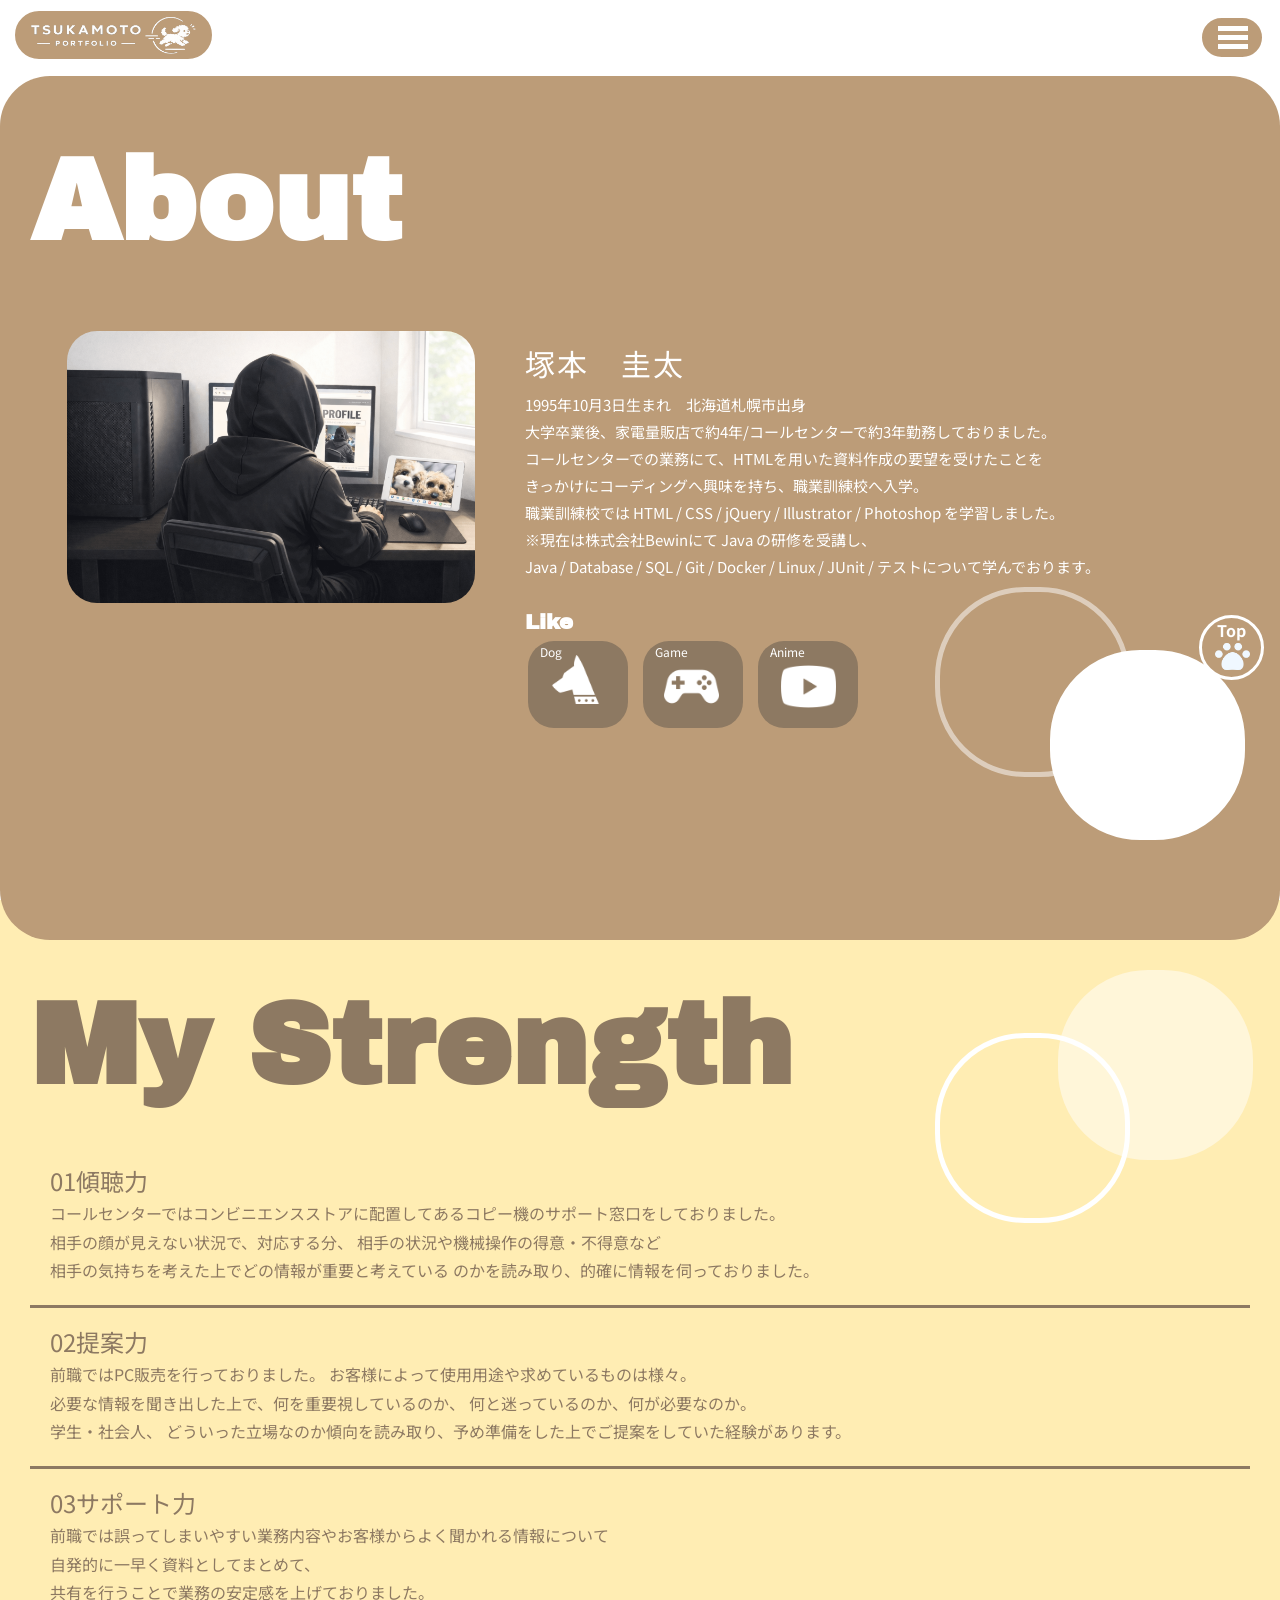
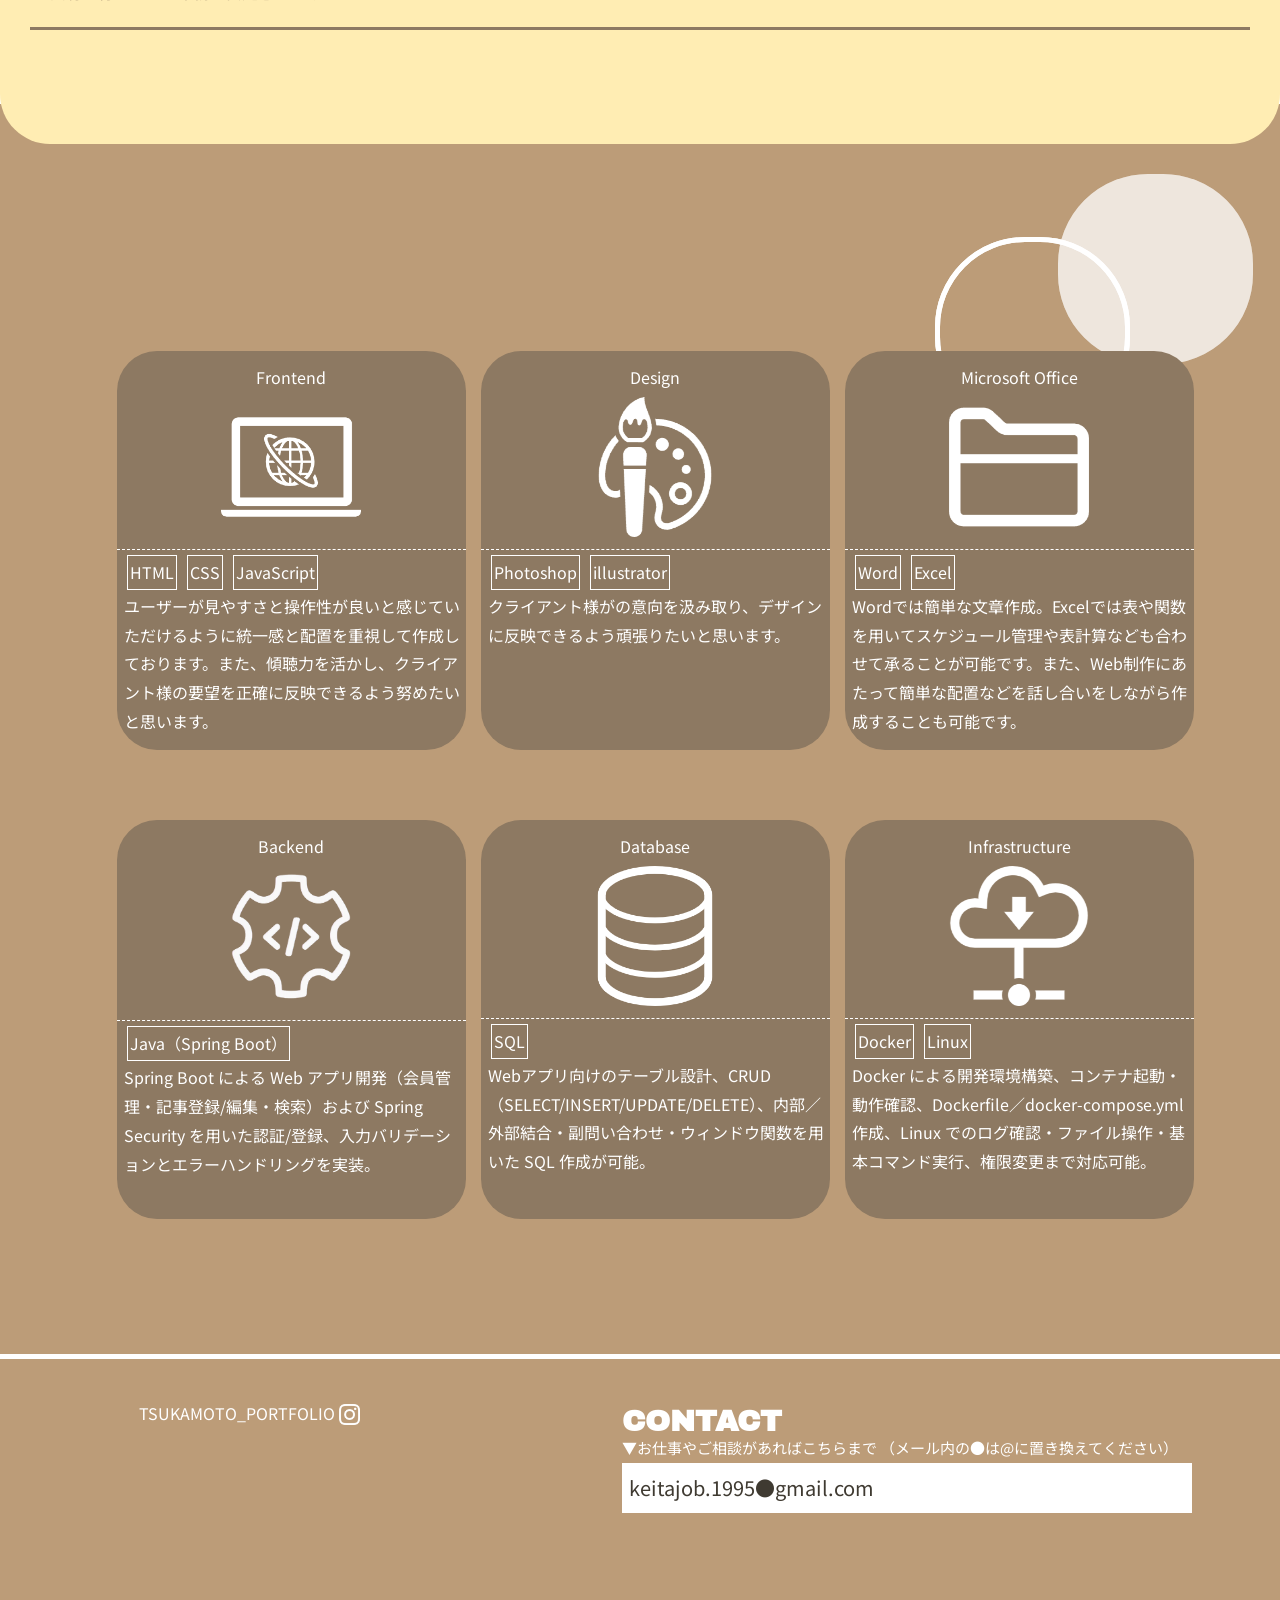
==== job/index.html @ 93ec9e41 "Add files via upload" ====
<!doctype html>
<html lang="ja">
  <head>
    <meta charset="UTF-8" />
    <meta name="viewport" content="width=device-width, initial-scale=1.0" />
    <link rel="preconnect" href="https://fonts.googleapis.com" />
    <link rel="preconnect" href="https://fonts.gstatic.com" crossorigin />
    <link href="https://fonts.googleapis.com/css2?family=Archivo+Black&family=Noto+Sans+JP:wght@100..900&display=swap" rel="stylesheet" />
    <link rel="stylesheet" href="../css/reset.css" />
    <link rel="stylesheet" href="../css/style.css" />
    <script src="../js/script.js" defer></script>
    <title>job</title>
  </head>
  <body>
    <div id="loading">
      <video src="../image/loading_cafe.mp4" class="spinner"></video>
    </div>
    <header>
      <nav>
        <a href="../index.html">
          <div class="header_logo_box">
            <img src="../image/header_dog_logo.png" alt="犬ヘッダーロゴ" class="dog" />
          </div>
        </a>
        <button id="menu-open" class="btn-menu">
          <span class="top_border"></span>
          <span class="middle_border"></span>
          <span class="bottom_border"></span>
        </button>
        <!-- ハンバーガー -->
        <div id="menu-panel">
          <button id="menu-close" class="btn-menu">
          </button>
          <ul class="menu-list">
            <li><a href="../index.html" class="dog_born">Top</a></li>
            <li><a href="../index.html#works" class="dog_born">Works</a></li>
            <li><a href="../job/index.html#about" class="dog_born">About</a></li>
          </ul>
        </div>
      </nav>
    </header>
    <main class="main">
      <div class="container">
        <section class="about_wrapper">
          <div class="about_border" id="top">
            <h2 class="about_title title_fade_in" id="about">About</h2>
          </div>
          <div class="about_position">
            <div class="about_image_area">
              <figure class="profile_image_box">
                <img src="../image/profile_image.png" alt="プロフィール画像" class="profile_image" />
              </figure>
            </div>
            <div class="about_introduction_area">
              <div>
                <h3 class="about_name">塚本　圭太</h3>
                <p class="about_text">
                  1995年10月3日生まれ　北海道札幌市出身<br />大学卒業後、家電量販店で約4年/コールセンターで約3年勤務しておりました。<span class="about_linebreak"><br /></span>コールセンターでの業務にて、HTMLを用いた資料作成の要望を受けたことを<br />きっかけにコーディングへ興味を持ち、職業訓練校へ入学。<br />職業訓練校では HTML / CSS / jQuery / Illustrator / Photoshop を学習しました。<br />※現在は株式会社Bewinにて Java の研修を受講し、<br />Java / Database / SQL / Git / Docker / Linux / JUnit / テストについて学んでおります。
                </p>
              </div>
              <div class="profile_like_title_area">
                <h3 class="profile_like_title">Like</h3>
              </div>
              <div class="about_like_wapper">
                <div class="about_like_box">
                  <div class="about_like_dog_area">
                    <h3 class="about_like_text">Dog</h3>
                    <img src="../image/dog_logo.png" alt="犬ロゴ" class="like_dog_logo" />
                  </div>
                  <div class="about_like_game_area">
                    <h3 class="about_like_text">Game</h3>
                    <img src="../image/game_logo.png" alt="ゲームロゴ" class="like_game_logo" />
                  </div>
                  <div class="about_like_anime_area">
                    <h3 class="about_like_text">Anime</h3>
                    <img src="../image/move_logo.png" alt="アニメロゴ" class="like_anime_logo" />
                  </div>
                </div>
                <div class="center_logo_circle_third"></div>
                <div class="center_logo_circle_force"></div>
              </div>
            </div>
            <a href="./index.html#top" id="btn">
              <div class="top_link">
                <p class="top_link_text">Top</p>
                <img src="../image/top_pawpad_logo.png" alt="肉球ボタン" class="top_link_logo" />
              </div>
            </a>
          </div>
        </section>
        <section class="mystrength_container">
          <h2 class="mystrength_title title_fade_in" id="job">My Strength</h2>
          <div class="mystrength_sub_box">
            <h3 class="mystrength_sub_title">01傾聴力</h3>
            <p class="mystrength_text">コールセンターではコンビニエンスストアに配置してあるコピー機のサポート窓口をしておりました。<br />相手の顔が見えない状況で、対応する分、 相手の状況や機械操作の得意・不得意など<br />相手の気持ちを考えた上でどの情報が重要と考えている のかを読み取り、的確に情報を伺っておりました。</p>
          </div>
          <div class="mystrength_sub_box">
            <h3 class="mystrength_sub_title">02提案力</h3>
            <p class="mystrength_text">前職ではPC販売を行っておりました。 お客様によって使用用途や求めているものは様々。<br />必要な情報を聞き出した上で、何を重要視しているのか、 何と迷っているのか、何が必要なのか。<br />学生・社会人、 どういった立場なのか傾向を読み取り、予め準備をした上でご提案をしていた経験があります。</p>
          </div>
          <div class="mystrength_sub_box">
            <h3 class="mystrength_sub_title">03サポート力</h3>
            <p class="mystrength_text">前職では誤ってしまいやすい業務内容やお客様からよく聞かれる情報について<br />自発的に一早く資料としてまとめて、<br />共有を行うことで業務の安定感を上げておりました。</p>
          </div>
          <div class="mystrength_circle"></div>
          <div class="mystrength_circle_second"></div>
        </section>
        <section class="skill_container">
          <h2 class="skill_title title_fade_in" id="job">Skill</h2>
          <div class="skill_wrapper">
            <div class="skill_box">
              <div class="skill_content">
                <figure class="skill_area">
                  <figcaption class="skill_sub_title">Frontend</figcaption>
                  <img src="../image/pc_logo.png" alt="skill_pc_logo" class="skill_image" width="140px" />
                </figure>
                <div class="skill_text_group">
                  <p class="skill_text">HTML</p>
                  <p class="skill_text">CSS</p>
                  <p class="skill_text">JavaScript</p>
                </div>
                <p class="skill_text_sub">ユーザーが見やすさと操作性が良いと感じていただけるように統一感と配置を重視して作成しております。また、傾聴力を活かし、クライアント様の要望を正確に反映できるよう努めたいと思います。</p>
              </div>
              <div class="skill_content">
                <figure class="skill_area">
                  <figcaption class="skill_sub_title">Design</figcaption>
                  <img src="../image/design_logo.png" class="skill_image" alt="design_logo" width="140px" />
                </figure>
                <div class="skill_text_group">
                  <p class="skill_text">Photoshop</p>
                  <p class="skill_text">illustrator</p>
                </div>
                <p class="skill_text_sub">クライアント様がの意向を汲み取り、デザインに反映できるよう頑張りたいと思います。</p>
              </div>
              <div class="skill_content">
                <figure class="skill_area">
                  <figcaption class="skill_sub_title">Microsoft Office</figcaption>
                  <img src="../image/folder_logo.png" alt="folder_logo" class="skill_image" width="140px" />
                </figure>
                <div class="skill_text_group">
                  <p class="skill_text">Word</p>
                  <p class="skill_text">Excel</p>
                </div>
                <p class="skill_text_sub">Wordでは簡単な文章作成。Excelでは表や関数を用いてスケジュール管理や表計算なども合わせて承ることが可能です。また、Web制作にあたって簡単な配置などを話し合いをしながら作成することも可能です。</p>
              </div>
            </div>
            <div class="skill_circle"></div>
            <div class="skill_circle_second"></div>
          </div>
          <div class="skill_wrapper">
            <div class="skill_box">
              <div class="skill_content">
                <figure class="skill_area">
                  <figcaption class="skill_sub_title">Backend</figcaption>
                  <img src="../image/Backend_logo.png" alt="skill_pc_logo" class="skill_image" width="140px" />
                </figure>
                <div class="skill_text_group">
                  <p class="skill_text">Java（Spring Boot）</p>
                </div>
                <p class="skill_text_sub">Spring Boot による Web アプリ開発（会員管理・記事登録/編集・検索）および Spring Security を用いた認証/登録、入力バリデーションとエラーハンドリングを実装。</p>
              </div>
              <div class="skill_content">
                <figure class="skill_area">
                  <figcaption class="skill_sub_title">Database</figcaption>
                  <img src="../image/Database_logo.png" class="skill_image" alt="design_logo" width="140px" />
                </figure>
                <div class="skill_text_group">
                  <p class="skill_text">SQL</p>
                </div>
                <p class="skill_text_sub">Webアプリ向けのテーブル設計、CRUD（SELECT/INSERT/UPDATE/DELETE）、内部／外部結合・副問い合わせ・ウィンドウ関数を用いた SQL 作成が可能。</p>
              </div>
              <div class="skill_content">
                <figure class="skill_area">
                  <figcaption class="skill_sub_title">Infrastructure</figcaption>
                  <img src="../image/Infrastructure_logo.png" alt="Infrastructure_logo" class="skill_image" width="140px" />
                </figure>
                <div class="skill_text_group">
                  <p class="skill_text">Docker</p>
                  <p class="skill_text">Linux</p>
                </div>
                <p class="skill_text_sub">Docker による開発環境構築、コンテナ起動・動作確認、Dockerfile／docker-compose.yml 作成、Linux でのログ確認・ファイル操作・基本コマンド実行、権限変更まで対応可能。</p>
              </div>
            </div>
            <div class="skill_circle"></div>
            <div class="skill_circle_second"></div>
          </div>
        </section>
      </div>
    </main>
    <footer class="footer">
      <div class="footer_backcolor">
        <div class="footer_color">
          <p>TSUKAMOTO_PORTFOLIO</p>
          <a href="#">
            <div class="footer_sns_position">
              <img src="../image/instagram_white.png" alt="インスタグラムロゴ" class="footer_sns_color" />
            </div>
          </a>
        </div>
        <div class="footer_contact_position">
          <h3 class="footer_contact_title" id="">CONTACT</h3>
          <p class="footer_mail_font">
            ▼お仕事やご相談があればこちらまで <span class="footer_mail_font_linebreak"><br /></span>（メール内の●は@に置き換えてください）
          </p>
          <div class="footer_mail_box">
            <p class="footer_mail_text">keitajob.1995●gmail.com</p>
          </div>
        </div>
      </div>
    </footer>
  </body>
</html>
---- css/style.css ----
@charset "utf-8";

/* 全体 */
* {
  margin: 0;
  list-style: none;
  text-decoration: none;
  font-family: "Noto Sans JP", sans-serif;
}

.container {
  overflow: hidden;
}

.wrapper {
  height: 800px;
}

/* メニュー */
.border_back_box {
  width: 70px;
  height: 40px;
  background-color: #bc9c78;
  border: #bc9c78;
  border-radius: 50px;
  position: relative;
  top: 70px;
  left: 5px;
  display: flex;
  flex-flow: column;
  justify-content: space-around;
}

.center_logo {
  height: 660px;
  width: 900px;
  align-items: center;
  margin: 0 auto;
}

.center_logo_circle {
  width: 195px;
  height: 190px;
  border-radius: 90px;
  background-color: white;
  position: absolute;
  opacity: 0.5;
  top: 70px;
  left: 27px;
  border: 5px solid white;
}
.center_logo_circle_second {
  width: 195px;
  height: 190px;
  border-radius: 90px;
  position: absolute;
  left: 150px;
  top: 133px;
  border: 5px solid white;
}
.center_logo_circle_third {
  width: 195px;
  height: 190px;
  border-radius: 90px;
  position: absolute;
  right: 35px;
  bottom: 100px;
  background-color: white;
  border: 5px solid white;
}

.center_logo_circle_force {
  width: 195px;
  height: 190px;
  border-radius: 90px;
  position: absolute;
  right: 150px;
  bottom: 163px;
  opacity: 0.5;
  border: 5px solid white;
}

.dog_center_logo {
  position: absolute;
  width: 900px;
  top: 108px;
}

.dog_center_logo_box {
  width: 900px;
  height: 600px;
  align-items: center;
  margin: 0 auto;
}

.hero_container {
  width: 100%;
  height: 788px;
  position: relative;
  background-color: #bc9c78;
  border-radius: 50px;
  margin-top: 70px;
  z-index: 3;
}

.header_logo_box {
  background-color: #bc9c78;
  width: 201px;
  height: 52px;
  border-radius: 50px;
  border: 2px solid white;
  position: absolute;
  top: 9px;
  left: 13px;
}

.dog {
  width: 183px;
  object-fit: cover;
  position: absolute;
  top: 0px;
  left: 8px;
}

/* スライドメニュー */
.btn-menu {
  position: fixed;
  right: 1rem;
  top: 1rem;
  z-index: 4;
  padding: 0.5rem 1rem;
  transition: 0.4s;
  border: 2px solid white;
  border-radius: 50px;
  background-color: #b7a27d;
  width: 64px;
  height: 43px;
}

.top_border {
content:"";
position:absolute;
top:8px;
  border-top: 5px solid white;
  width: 30px;
  transition: 0.4s;
}

.top_border.open {
  transform: translateY(13px)rotate(45deg);
  transition: 0.4s;
  top:4px;
}

.middle_border{
content:"";
position:absolute;
top:17px;
  border-top: 5px solid white;
  width: 30px;
  transition: 0.4s;
}

.middle_border.open {
opacity: 0;
}

.bottom_border{
content:"";
position:absolute;
top:26px;
  border-top: 5px solid white;
  width: 30px;
  transition: 0.4s;
}

.bottom_border.open {
  transform: translateY(-13px)rotate(-45deg);
  transition: 0.4s;
  top:30px;
}


.btn-menu svg {
  fill: white;
  margin-top: 0.25rem;
  height: 2rem;
  width: 2rem;
}

#menu-close svg {
  fill: white;
}

#menu-panel {
  position: fixed;
  top: 0;
  right: 0;
  z-index: 9999;
  padding: 8rem 8rem 2rem;
  width: max(23vw, 25rem);
  height: 100vh;
  background-color: #bc9c78;
  box-shadow: 0 0 2rem var(--brown);
  font-family: var(--oswald-font);
  translate: 103vw;
  border-left: 4px solid white;
  color: white;
}

#menu-panel.open {
  translate: 0;
    opacity: 1;
}

#menu-panel.open li {
    opacity: 1;
}


.menu-list {
  list-style: none;
}
.menu-list li {
  margin: 1.5rem 0;
  opacity: 0;
}
.menu-list a {
  color: var(--light-green);
  text-decoration: none;
  font-size: 2rem;
}

.humburger_menu {
  height: 52px;
  position: absolute;
  top: -5px;
  left: -8px;
}

#menu-open {
  border: 2px solid white;
  border-radius: 50px;
  background-color: #bc9c78;
  width: 64px;
  height: 43px;
  z-index: 10000;
}

.cross_menu {
  height: 52px;
  position: absolute;
  top: -5px;
  left: -8px;
}

.menu_logo {
  position: relative;
  top: -106px;
  left: -90px;
  width: 61px;
}

.mask {
  height: 100%;
  background-color: #ffffff;
  opacity: 0.6;
}

/* ローディング画面 */
#loading {
  transition: all 3s;
  background-color: #ddd;
  position: fixed;
  z-index: 9999;
  inset: 0;
  display: grid;
  place-items: center;
}
.spinner {
  width: 1536px;
  height: 100%;
}

/* ローディング完了したらローディング画面を隠す */
.loaded {
  opacity: 0;
  visibility: hidden;
}

/* ホバー */
.dog_born:hover::before {
  position: absolute;
  content: "";
  top: 3px;
  left: -39px;
  background-image: url(../image/dog_born_logo.png);
  background-size: contain;
  background-repeat: no-repeat;
  width: 32px;
  height: 43px;
  display: inline-block;
}

.dog_born:hover {
  opacity: 0.5;
}

.dog_born{
  position: relative;
}


/* ここまで */

/* タイトル浮き上がらせる設定（transitionは元のクラス名に付ける） */
.title_fade_in {
  opacity: 0;
  visibility: hidden;
  transition: 0.7s;
}

.title_fade_in.show {
  opacity: 1;
  visibility: visible;
}
/* タイトル浮き上がらせる設定　ここまで */

/* footer */
footer{
  display: block;
}

.footer_mail_font {
  color: white;
  font-size: 15px;
  padding-bottom: 7px;
}

.footer_mail_box {
  background-color: white;
  width: 570px;
  height: 50px;
  display: flex;
  align-items: center;
}

.footer_mail_text {
  color: #3f3a31;
  font-size: 20px;
  padding-left: 7px;
}

.footer_sns_position {
  position: relative;
  top: -18px;
  left: 200px;
}

.footer_contact_title {
  font-size: 30px;
  font-weight: bold;
  color: white;
  font-family: "Archivo Black", sans-serif;
}

.footer_color {
  height: 300px;
  color: white;
  padding-left: 50px;
}

.footer_backcolor {
  background-color: #bc9c78;
  display: flex;
  border-top: 5px solid white;
  justify-content: center;
  gap: 287px;
  padding-top: 45px;
}

.footer_sns_color {
  width: 21px;
}

.footer_mail_font_linebreak {
  display: none;
}

.top_link {
  border: 3px solid white;
  background-color: #bc9c78;
  border-radius: 100%;
  width: 65px;
  height: 65px;
  position: fixed;
  right: 16px;
  /* top: 547px; */
  top: 615px;
  opacity: 1;
  z-index: 9999;
}

.top_link_text {
  color: white;
  text-align: center;
  font-weight: bold;
  padding-top: 3px;
}

.top_link_logo {
  position: absolute;
  left: 13px;
  width: 35px;
}

#btn {
  opacity: 1;
  visibility: visible;
  transition: 0.4s;
}

#btn.active {
  opacity: 0;
  visibility: hidden;
}

/* works */

.works_title {
  width: 100%;
  font-size: 115px;
  font-weight: bold;
  color: #8d7962;
  padding-top: 55px;
  padding-left: 30px;
  padding-bottom: 10px;
  font-family: "Archivo Black", sans-serif;
}

.works_box {
  height: 100%;
  position: relative;
  margin-top: -48px;
}

.works_content {
  display: flex;
  justify-content: center;
  gap: 54px;
  padding: 50px 30px 0;
  text-align: center;
  margin: 0 auto;
}

.works_items {
  height: 350px;
  width: 254px;
  margin: 0 auto;
}

.works_image_backgroundcolor {
  background-color: white;
  height: 253px;
  border-radius: 37px;
}

.works_wrapper {
  height: 1300px;
  background-color: #ffedb3;
  border-radius: 0 0 50px 50px;
  position: relative;
  z-index: 1;
}

.works_logo_image {
  width: 171px;
  margin-top: 22px;
  object-fit: cover;
  padding-bottom: 50px;
}

.works_logo_image:hover {
  opacity: 0.5;
  /* border: 2px solid #15151557; */
}

.works_bc_image {
  width: 171px;
  margin-top: 68px;
  object-fit: cover;
  border: 1px solid black;
}

.works_thumbnail_image {
  width: 171px;
  margin-top: 42px;
  object-fit: cover;
  border: 1px solid black;
}

.works_thumbnail_image:hover {
  opacity: 0.5;
}

.works_bc_image:hover {
  opacity: 0.5;
}

.works_cafesite_image {
  width: 171px;
  margin-top: 22px;
  object-fit: cover;
}

.works_cafesite_image:hover {
  opacity: 0.5;
}

.works_preparation_image {
  width: 171px;
  height: 100px;
  margin-top: 22px;
  object-fit: cover;
  border: 1px solid black;
}

.works_text {
  display: block;
  font-size: 20px;
  color: #8d7962;
  padding-top: 5px;
  font-weight: bold;
}

.works_text_position {
  width: 100%;
  height: 84px;
}

.works_circle {
  width: 195px;
  height: 190px;
  border-radius: 90px;
  background-color: white;
  position: absolute;
  opacity: 0.5;
  top: 70px;
  right: 27px;
  border: 5px solid white;
}
.works_circle_second {
  width: 195px;
  height: 190px;
  border-radius: 90px;
  position: absolute;
  right: 150px;
  top: 133px;
  border: 5px solid white;
  z-index: -1;
}
.works_circle_third {
  width: 195px;
  height: 190px;
  border-radius: 90px;
  position: absolute;
  left: 35px;
  bottom: 100px;
  background-color: white;
  border: 5px solid white;
}

.works_circle_force {
  width: 195px;
  height: 190px;
  border-radius: 90px;
  position: absolute;
  left: 150px;
  bottom: 163px;
  opacity: 0.5;
  border: 5px solid white;
}

/* Profile */

.profile_background {
  height: 840px;
  position: relative;
  background-color: #bc9c78;
  margin-top: -48px;
  /* z-index: -1; */
}

.profile_title {
  max-width: 1500px;
  width: 100%;
  font-size: 115px;
  font-weight: bold;
  color: white;
  padding-top: 55px;
  padding-left: 30px;
  padding-bottom: 30px;
  font-family: "Archivo Black", sans-serif;
}

.profile_border {
  position: relative;
}

.profile_title::after {
  content: "";
  width: 490px;
  height: 2px;
  position: absolute;
  top: 190px;
  left: 30px;
}

.profile_name {
  font-size: 30px;
  letter-spacing: 2px;
  padding-left: 30px;
  padding-bottom: 10px;
  color: white;
}

.profile_text {
  font-size: 15px;
  line-height: 1.8;
  padding-left: 30px;
  color: white;
  width: 698px;
}

.profile_image {
  position: relative;
  top: 15px;
  left: 30px;
  height: 272px;
  border-radius: 30px;
  z-index: 1;
}

.profile_position {
  display: flex;
  justify-content: center;
  gap: 50px;
  align-items: center;
}

.profile_pawpad_move {
  position: absolute;
  left: 300px;
  top: 65px;
  width: 100%;
  height: 400px;
}

.profile_pawpad_move::after {
  content: "";
  position: absolute;
  left: 210px;
  top: 2px;
  width: 160px;
  height: 90px;
}

.profile_like_title {
  padding-left: 30px;
  padding-top: 30px;
  padding-bottom: 7px;
  font-size: 21px;
  font-weight: bold;
  color: white;
  font-family: "Archivo Black", sans-serif;
}

.profile__circle {
  width: 195px;
  height: 190px;
  border-radius: 90px;
  background-color: white;
  position: absolute;
  opacity: 0.5;
  top: 70px;
  right: 27px;
  border: 5px solid white;
}
.profile__circle_second {
  width: 195px;
  height: 190px;
  border-radius: 90px;
  position: absolute;
  right: 150px;
  top: 133px;
  border: 5px solid white;
}
.profile__circle_third {
  width: 195px;
  height: 190px;
  border-radius: 90px;
  position: absolute;
  left: 35px;
  bottom: 60px;
  background-color: white;
  border: 5px solid white;
}

.profile__circle_force {
  width: 195px;
  height: 190px;
  border-radius: 90px;
  position: absolute;
  left: 150px;
  bottom: 123px;
  opacity: 0.5;
  border: 5px solid white;
}

.about_wrapper {
  height: 864px;
  margin-top: 76px;
  background-color: #bc9c78;
  border-radius: 50px;
  z-index: 3;
  position: relative;
}

.about_like_wapper {
  display: flex;
}

.about_like_box {
  display: flex;
  gap: 15px;
  width: 500px;
  height: 136px;
  border-radius: 50%;
  margin-left: 33px;
  position: absolute;
}

.profile_link {
  color: white;
}

.profile_link:hover {
  opacity: 0.5;
}

.profile_link_position {
  width: 100%;
  text-align: end;
  max-width: 1272px;
  /* padding-left: 38px; */
  position: relative;
  /* margin-top: -48px; */
  padding-top: 10px;
  padding-right: 52px;
}

.profile_link::after {
  content: "";
  border-bottom: 2px solid white;
  border-right: 2px solid white;
  width: 7px;
  height: 7px;
  position: absolute;
  transform: rotate(-45deg);
  top: 17px;
  right: 42px;
}

/* About */

.about_background {
  height: 800px;
  position: relative;
}

.about_border {
  position: relative;
}

.about_title {
  max-width: 1500px;
  width: 100%;
  height: 190px;
  font-size: 115px;
  font-weight: bold;
  margin-bottom: 12px;
  color: white;
  padding-top: 60px;
  padding-left: 30px;
  font-family: "Archivo Black", sans-serif;
}

.about_name {
  font-size: 30px;
  padding-left: 30px;
  padding-bottom: 10px;
  color: white;
  letter-spacing: 2px;
  padding-top: 68px;
}

.about_text {
  font-size: 15px;
  line-height: 1.8;
  padding-left: 30px;
  color: white;
  width: 698px;
}

.about_position {
  display: flex;
  justify-content: center;
  gap: 50px;
  align-items: center;
}

.profile_image_box {
  width: 100%;
  height: 287px;
}

.about_like_dog_area,
.about_like_game_area,
.about_like_anime_area {
  position: relative;
  width: 100px;
  height: 87px;
  background: #8d7962;
  border-radius: 26px;
}

.about_like_text {
  padding-left: 12px;
  padding-top: 4px;
  font-size: 12px;
  color: white;
}

.like_dog_logo {
  position: absolute;
  right: 28px;
  width: 49px;
  top: 14px;
}

.like_game_logo {
  position: absolute;
  right: 24px;
  width: 55px;
  top: 18px;
}

.like_anime_logo {
  position: absolute;
  right: 22px;
  width: 55px;
  top: 18px;
}

/* My Strength */

.mystrength_container {
  background-color: #ffedb3;
  width: 100%;
  height: 844px;
  position: relative;
  margin-top: -40px;
  z-index: 2;
  border-radius: 0 0 50px 50px;
}

.mystrength_title {
  width: 1500px;
  font-size: 115px;
  font-weight: bold;
  color: #8d7962;
  padding-top: 80px;
  padding-left: 30px;
  padding-bottom: 35px;
  font-family: "Archivo Black", sans-serif;
}

.mystrength_sub_title {
  color: #8d7962;
  font-size: 24px;
  padding-bottom: 4px;
}

.mystrength_text {
  color: #8d7962;
  line-height: 1.8;
}

.mystrength_sub_box {
  padding: 20px;
  border-bottom: 3px solid #8d7962;
  margin: 0 30px;
  position: relative;
}

.mystrength_listen_logo {
  position: absolute;
  right: 255px;
  top: 20px;
  opacity: 0.3;
}

.mystrength_telephone_logo {
  position: absolute;
  right: 255px;
  top: 20px;
  opacity: 0.3;
}

.mystrength_explanation_logo {
  position: absolute;
  right: 255px;
  top: 20px;
  opacity: 0.3;
}

.mystrength_circle {
  width: 195px;
  height: 190px;
  border-radius: 90px;
  background-color: white;
  position: absolute;
  opacity: 0.5;
  top: 70px;
  right: 27px;
  border: 5px solid white;
}
.mystrength_circle_second {
  width: 195px;
  height: 190px;
  border-radius: 90px;
  position: absolute;
  right: 150px;
  top: 133px;
  border: 5px solid white;
}

/* skill */
.skill_container {
  display: block;
  width: 100%;
  height: 1250px;
  background-color: #bc9c78;
  position: relative;
  margin-top: -40px;
}

.skill_wrapper {
  padding-left: 30px;
  display: flex;
  justify-content: center;
  padding-top: 35px;
  padding-bottom: 35px;
}

.skill_box {
  display: flex;
  gap: 15px;
}

.skill_content {
  background-color: #8d7962;
  width: 349px;
  height: 399px;
  position: relative;
  border-radius: 40px;
  line-height: 1.8;
  z-index: 1;
}

.skill_area {
  text-align: center;
  border-bottom: 1px dashed white;
  padding: 12px;
}

.skill_title {
  width: 1500px;
  font-size: 115px;
  font-weight: bold;
  color: white;
  padding-top: 80px;
  padding-left: 30px;
  font-family: "Archivo Black", sans-serif;
}

.skill_sub_title {
  color: white;
}

.skill_image {
  padding-top: 5px;
}

.skill_text_group {
  display: flex;
  padding-top: 5px;
}

.skill_text_sub {
  margin-left: 7px;
  color: white;
  padding-top: 2px;
}

.skill_text {
  border: 1px solid white;
  text-align: center;
  color: white;
  margin-left: 10px;
  padding: 2px;
}

.skill_circle {
  width: 195px;
  height: 190px;
  border-radius: 90px;
  background-color: white;
  position: absolute;
  opacity: 0.5;
  top: 70px;
  right: 27px;
  border: 5px solid white;
}
.skill_circle_second {
  width: 195px;
  height: 190px;
  border-radius: 90px;
  position: absolute;
  right: 150px;
  top: 133px;
  border: 5px solid white;
}

.mystrength_circle {
  width: 195px;
  height: 190px;
  border-radius: 90px;
  background-color: white;
  position: absolute;
  opacity: 0.5;
  top: 70px;
  right: 27px;
  border: 5px solid white;
}
.mystrength_circle_second {
  width: 195px;
  height: 190px;
  border-radius: 90px;
  position: absolute;
  right: 150px;
  top: 133px;
  border: 5px solid white;
}

/* ここまで */

@media screen and (max-width: 575px) {

  main{
    display: flex;
    justify-content: center;
  }

  footer{
    display: flex;
    justify-content: center;
  }

  .center_logo {
    height: 360px;
    width: 100%;
  }

  .center_logo_circle {
    border: none;
    background: none;
  }
  .center_logo_circle_second {
    border: none;
  }
  .center_logo_circle_third {
    border: none;
    background: none;
  }

  .center_logo_circle_force {
    border: none;
  }

  .dog_center_logo_box {
    width: 390px;
  }

  .center_white_square {
    border: 4px solid white;
    width: 150px;
    height: 150px;
    position: relative;
    top: 100px;
    left: 80px;
  }

  .dog_center_logo {
    max-width: 390px;
    width: 100%;
  }

  .hero_container {
    height: 844px;
    padding-top: 300px;
  }

  .dog_center_logo_backcolor {
    height: 360px;
    width: 100%;
  }

  .wrapper {
    height: 1115px;
  }

  .profile_wrapper {
    height: 800px;
  }

  .profile_title {
    font-size: 50px;
    padding-top: 110px;
    padding-left: 15px;
  }

  .profile_pawpad_move::after {
    top: -19px;
    left: -71px;
    animation-duration: 5s;
  }
  .top_link {
    right: 0;
    top: 686px;
  }

  .about_image_area {
    margin: 0 auto;
  }

  .about_name {
    font-size: 25px;
    padding-left: 0;
    width: 339px;
  }

  .about_title {
    font-size: 50px;
    padding-left: 15px;
    max-width: 390px;
    height: 136px;
  }

  .about_text {
    font-size: 13px;
    width: 339px;
    padding-left: 0;
  }

  .about_position {
    flex-direction: column;
    align-items: flex-start;
    gap: 0px;
  }

  .about_background {
    width: 390px;
  }

  .about_like_dog_area,
  .about_like_game_area,
  .about_like_anime_area {
    width: 71px;
    height: 59px;
  }

  .about_introduction_area {
    margin: 0 auto;
  }

  .profile_like_title_area {
    left: 144px;
  }

  .profile_like_title {
    padding-left: 0;
    border-top: 1px solid;
    margin-top: 15px;
    padding-top: 12px;
  }
  .about_like_box {
    width: 323px;
    height: 95px;
    margin-left: 0;
    justify-content: center;
  }

  .about_linebreak br {
    display: none;
  }

  .like_dog_logo {
    width: 27px;
    right: 24px;
    top: 22px;
  }

  .like_game_logo {
    width: 34px;
    top: 20px;
    left: 18px;
  }

  .like_anime_logo {
    width: 29px;
    top: 21px;
  }

  .container {
    width: 390px;
  }

  .profile_title::after {
    width: 223px;
    top: 133px;
  }

  .profile_position {
    flex-direction: column;
    align-items: start;
    gap: 30px;
  }

  .profile_text_box {
    margin: 0 auto;
  }

  .profile_name {
    padding-left: 0;
    width: 324px;
    font-size: 18px;
  }

  .profile_text {
    font-size: 13px;
    width: 339px;
    padding-bottom: 15px;
    padding-left: 0;
  }

  .profile_link {
    font-size: 13px;
  }

  .profile_image {
    height: 180px;
    top: 0;
    left: 0;
  }

  .profile_image_area {
    margin: 0 auto;
  }

  .profile_link_position {
    text-align: start;
    padding-left: 234px;
    padding-top: 48px;
  }

  .profile_link::after {
    margin-top: 49px;
    left: 328px;
  }

  .profile_image_box {
    height: 205px;
    width: 100%;
  }

  .header_logo_text {
    font-size: 14px;
  }
  .gloval_nav_lists {
    font-size: 13px;
  }
  .gloval_nav_wrapper {
    padding-left: 10px;
    padding-right: 10px;
    max-width: 390px;
    width: 100%;
  }

  /* .works_image_backgroundcolor {
    height: 185px;
  } */

  .works_image {
    width: 182px;
  }

  .works_items {
    height: 100%;
    /* width: 190px; */
    margin: 0 auto;
  }

  /* .works_logo_image{
    padding-bottom: 0;
    margin-top: 0
  } */

  .works_text_position {
    height: 55px;
  }

  .works_content {
    flex-direction: column;
    /* padding: 0; */
    justify-content: start;
  }

  .works_wrapper {
    height: 2600px;
  }

  .works_title {
    font-size: 50px;
    padding-top: 70px;
    padding-left: 15px;
    padding-bottom: 30px;
  }

  .works_box {
    width: 390px;
    height: 1020px;
  }

  .works_preparation_image {
    height: 120px;
  }

  .works_circle {
    background: none;
    border: none;
  }

  .works_circle_second {
    border: none;
  }

  .works_circle_third {
    background: none;
    border: none;
  }

  .works_circle_force {
    border: none;
  }

  .profile_background {
    width: 390px;
  }

  .dog_color_white {
    font-size: 32px;
    line-height: 120px;
  }
  .anime_color_white {
    font-size: 32px;
    line-height: 197px;
    top: 9px;
  }
  .game_fontsize {
    font-size: 32px;
    left: 232px;
    top: 0;
  }
  .dog_triangle {
    height: 148px;
    width: 100%;
    max-width: 993px;
  }
  .anime_triangle {
    height: 148px;
    width: 100%;
    max-width: 993px;
  }

  .dog_logo {
    right: 187px;
    bottom: 67px;
    width: 53px;
  }

  .anime_logo {
    width: 53px;
    top: 83px;
    left: 155px;
  }

  .game_logo {
    width: 53px;
    left: 327px;
  }
  .game_text_position {
    bottom: 175px;
  }

  /* my strength */
  .mystrength_container {
    height: 875px;
  }

  .mystrength_title {
    font-size: 50px;
    padding-left: 15px;
    max-width: 390px;
    width: 100%;
    padding-top: 60px;
  }

  .mystrength_text {
    font-size: 13px;
  }

  .mystrength_sub_box {
    width: 330px;
  }

  .mystrength_circle {
    border: none;
    background: none;
  }

  .mystrength_circle_second {
    border: none;
  }

  /* skill */
  .skill_container {
    height: 1436px;
  }

  .skill_wrapper {
    padding-left: 0;
    justify-content: center;
  }

  .skill_box {
    flex-direction: column;
  }

  .skill_title {
    font-size: 50px;
    padding-left: 15px;
    max-width: 390px;
    width: 100%;
  }

  .skill_circle {
    border: none;
    background: none;
  }

  .skill_circle_second {
    border: none;
  }

  /* footer */
  .contact_title {
    padding-top: 80px;
    font-size: 50px;
  }

  .footer_contact_title {
    padding-top: 10px;
    padding-bottom: 4px;
  }

  .footer_mail_font {
    font-size: 14px;
    padding-bottom: 20px;
  }

  .footer_mail_box {
    width: 254px;
    height: 42px;
  }

  .fotter_mail_text {
    font-size: 15px;
  }

  .footer_sns_position {
    left: 7px;
    top: 0;
  }

  .footer_sns_color {
    width: 18px;
  }

  .footer_color {
    height: 65px;
    max-width: 390px;
    width: 100%;
    display: flex;
    justify-content: center;
    padding: 0;
    margin-top: 0;
    font-size: 13px;
  }
  .footer_backcolor {
    width: 100%;
    max-width: 390px;
    display: flex;
    flex-direction: column-reverse;
    gap: 66px;
    padding-top: 0;
  }

  .footer_contact_position {
    margin: 0 auto;
  }

  .footer_mail_font_linebreak {
    display: inline;
  }

  #menu-panel {
    position: fixed;
    top: 0;
    right: 0;
    z-index: 10000;
    padding: 8rem 8rem 2rem;
    width: max(23vw, 25rem);
    height: 100vh;
    box-shadow: 0 0 2rem var(--brown);
    font-family: var(--oswald-font);
    translate: 103vw;
    border-left: 4px solid white;
  }
}
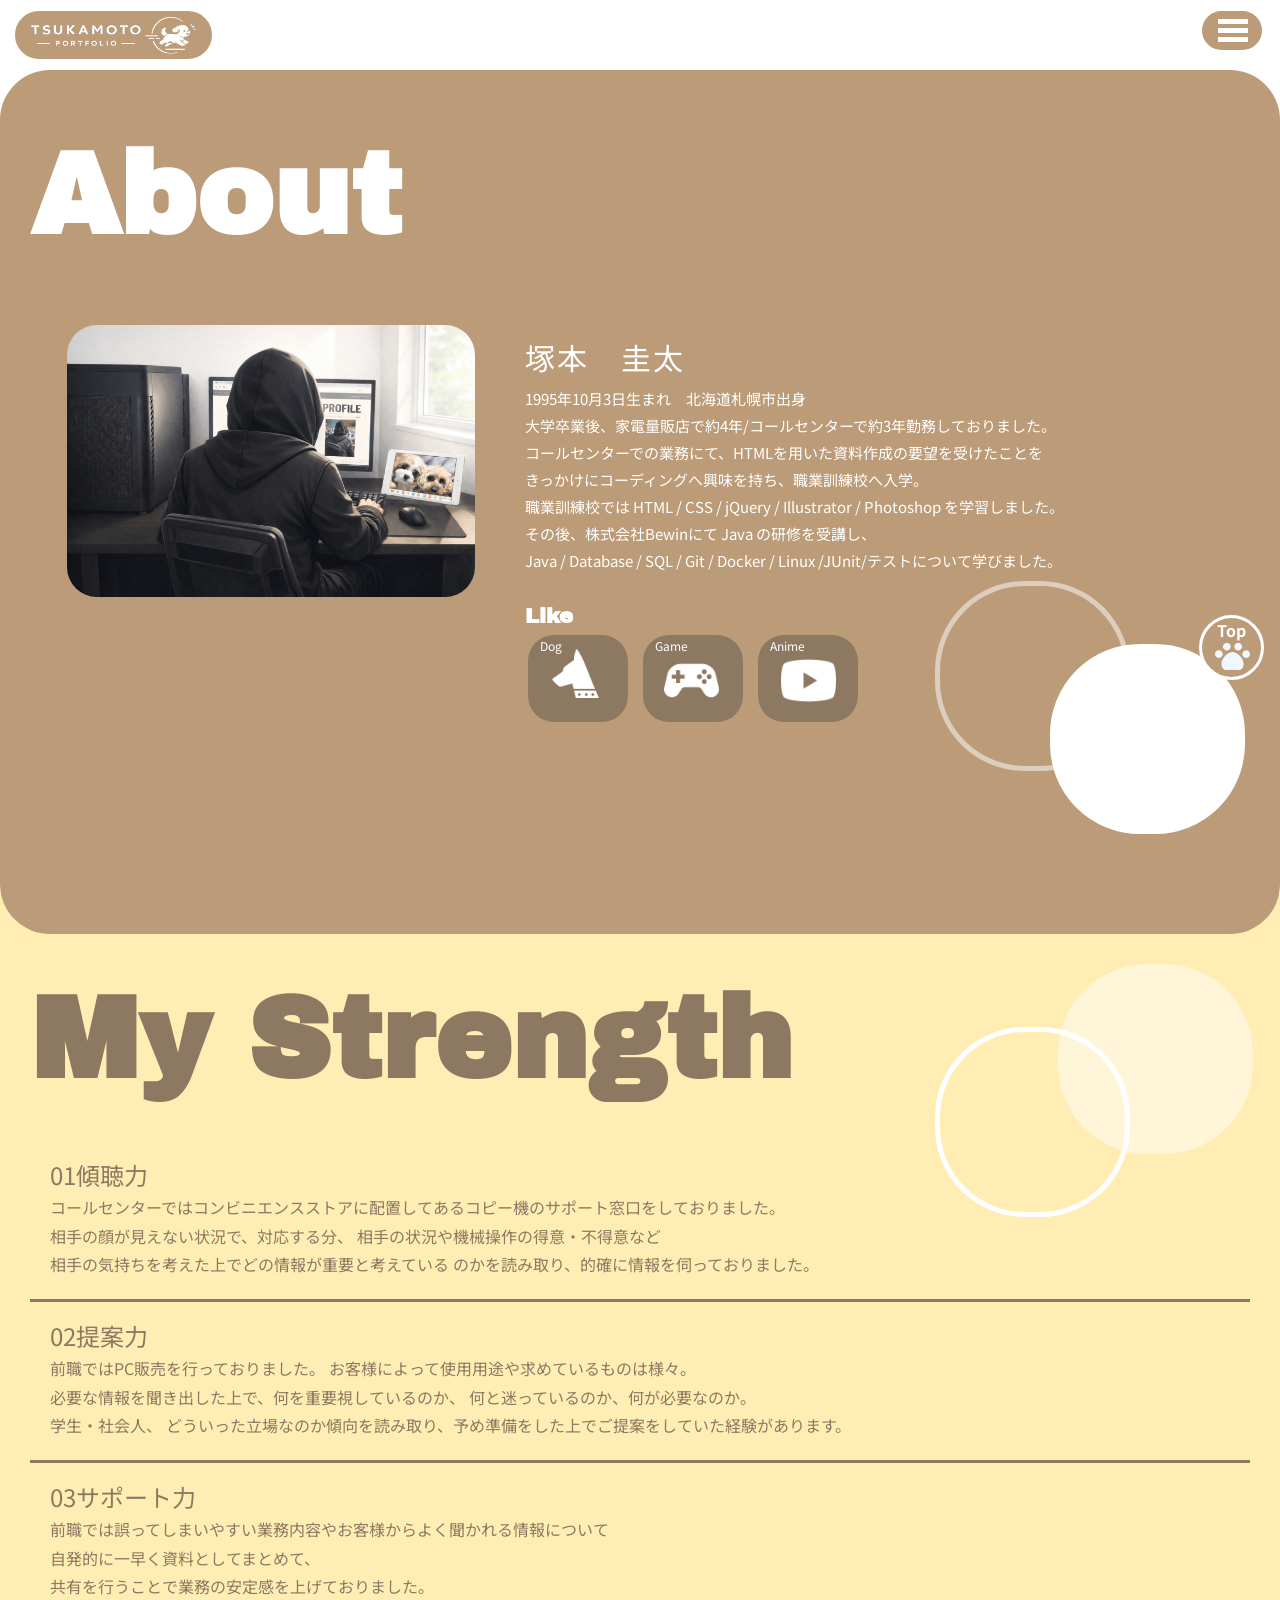
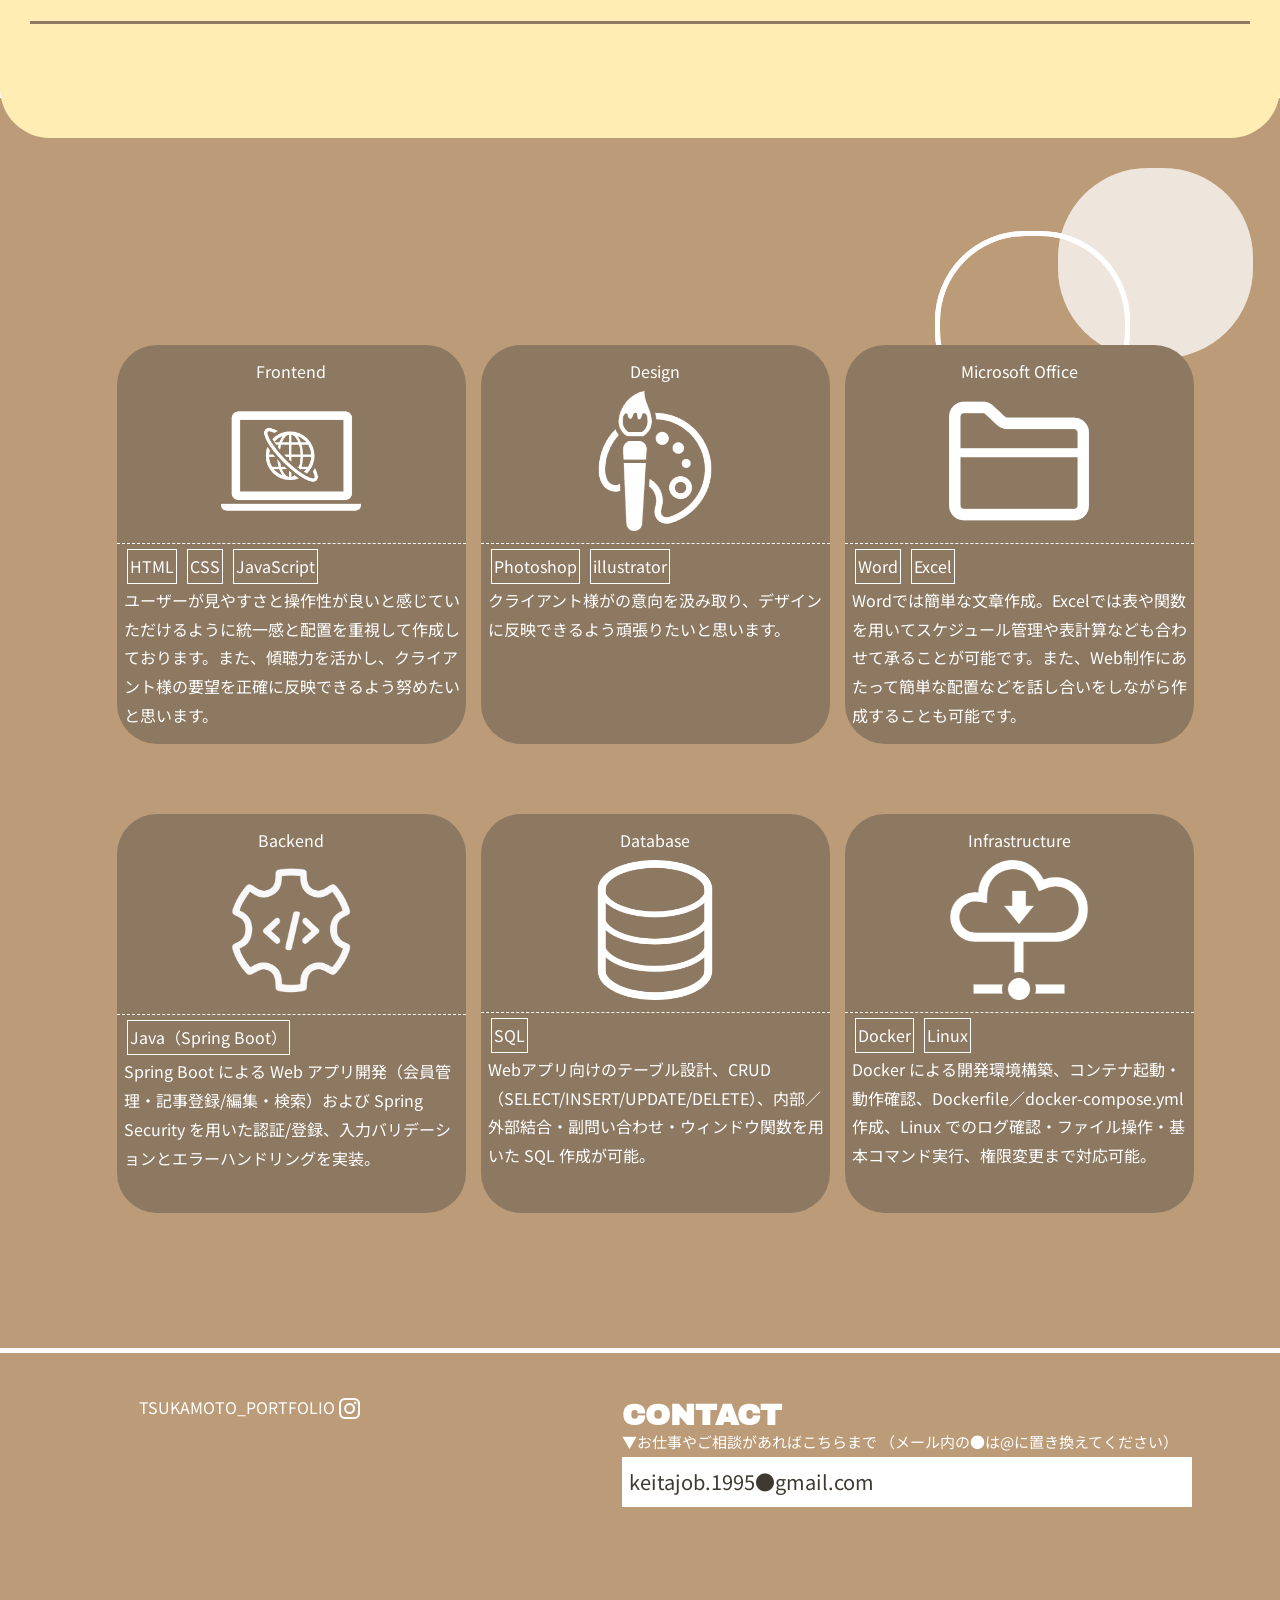
==== commit 920bab58: "Add files via upload" ====
--- a/job/index.html
+++ b/job/index.html
@@ -12,9 +12,9 @@
     <title>job</title>
   </head>
   <body>
-    <div id="loading">
-      <video src="../image/loading_cafe.mp4" class="spinner"></video>
-    </div>
+    <!-- <div id="loading">
+      <video src="..//image/loading_cafe.mp4" class="spinner"></video>
+    </div> -->
     <header>
       <nav>
         <a href="../index.html">
@@ -55,7 +55,7 @@
               <div>
                 <h3 class="about_name">塚本　圭太</h3>
                 <p class="about_text">
-                  1995年10月3日生まれ　北海道札幌市出身<br />大学卒業後、家電量販店で約4年/コールセンターで約3年勤務しておりました。<span class="about_linebreak"><br /></span>コールセンターでの業務にて、HTMLを用いた資料作成の要望を受けたことを<br />きっかけにコーディングへ興味を持ち、職業訓練校へ入学。<br />職業訓練校では HTML / CSS / jQuery / Illustrator / Photoshop を学習しました。<br />※現在は株式会社Bewinにて Java の研修を受講し、<br />Java / Database / SQL / Git / Docker / Linux / JUnit / テストについて学んでおります。
+                  1995年10月3日生まれ　北海道札幌市出身<br />大学卒業後、家電量販店で約4年/コールセンターで約3年勤務しておりました。<span class="about_linebreak"><br /></span>コールセンターでの業務にて、HTMLを用いた資料作成の要望を受けたことを<br />きっかけにコーディングへ興味を持ち、職業訓練校へ入学。<br />職業訓練校では HTML / CSS / jQuery / Illustrator / Photoshop を学習しました。<br />その後、株式会社Bewinにて Java の研修を受講し、<br />Java / Database / SQL / Git / Docker / Linux /JUnit/テストについて学びました。
                 </p>
               </div>
               <div class="profile_like_title_area">
--- a/css/style.css
+++ b/css/style.css
@@ -126,7 +126,7 @@
 .btn-menu {
   position: fixed;
   right: 1rem;
-  top: 1rem;
+  top: 9px;
   z-index: 4;
   padding: 0.5rem 1rem;
   transition: 0.4s;
@@ -466,7 +466,8 @@
 }
 
 .works_wrapper {
-  height: 1300px;
+  /* height: 1300px; */
+  height: 840px;
   background-color: #ffedb3;
   border-radius: 0 0 50px 50px;
   position: relative;
@@ -719,7 +720,7 @@
 
 .about_wrapper {
   height: 864px;
-  margin-top: 76px;
+  margin-top: 70px;
   background-color: #bc9c78;
   border-radius: 50px;
   z-index: 3;
@@ -1070,11 +1071,13 @@
   main{
     display: flex;
     justify-content: center;
+     width: 100%;
+     max-width: 440px;
   }
 
   footer{
-    display: flex;
-    justify-content: center;
+    display: block;
+    width: 440px;
   }
 
   .center_logo {
@@ -1099,7 +1102,17 @@
   }
 
   .dog_center_logo_box {
-    width: 390px;
+    width: 100%;
+    max-width: 390px;
+  }
+
+  .btn-menu {
+    /* right: 5.4rem; */
+    right: 5px;
+  }
+
+  .header_logo_box {
+    left: 3px;
   }
 
   .center_white_square {
@@ -1117,7 +1130,9 @@
   }
 
   .hero_container {
-    height: 844px;
+   height: 683px;
+    max-width: 390px;
+    width: 100%;
     padding-top: 300px;
   }
 
@@ -1146,7 +1161,7 @@
     animation-duration: 5s;
   }
   .top_link {
-    right: 0;
+    right: 59px;
     top: 686px;
   }
 
@@ -1285,7 +1300,7 @@
   }
 
   .profile_link::after {
-    margin-top: 49px;
+    margin-top: 38px;
     left: 328px;
   }
 
@@ -1337,7 +1352,7 @@
   }
 
   .works_wrapper {
-    height: 2600px;
+    height: 1800px;
   }
 
   .works_title {
@@ -1455,7 +1470,7 @@
 
   /* skill */
   .skill_container {
-    height: 1436px;
+    height: 2810px;
   }
 
   .skill_wrapper {
@@ -1534,6 +1549,7 @@
     flex-direction: column-reverse;
     gap: 66px;
     padding-top: 0;
+    margin: 0 auto;
   }
 
   .footer_contact_position {
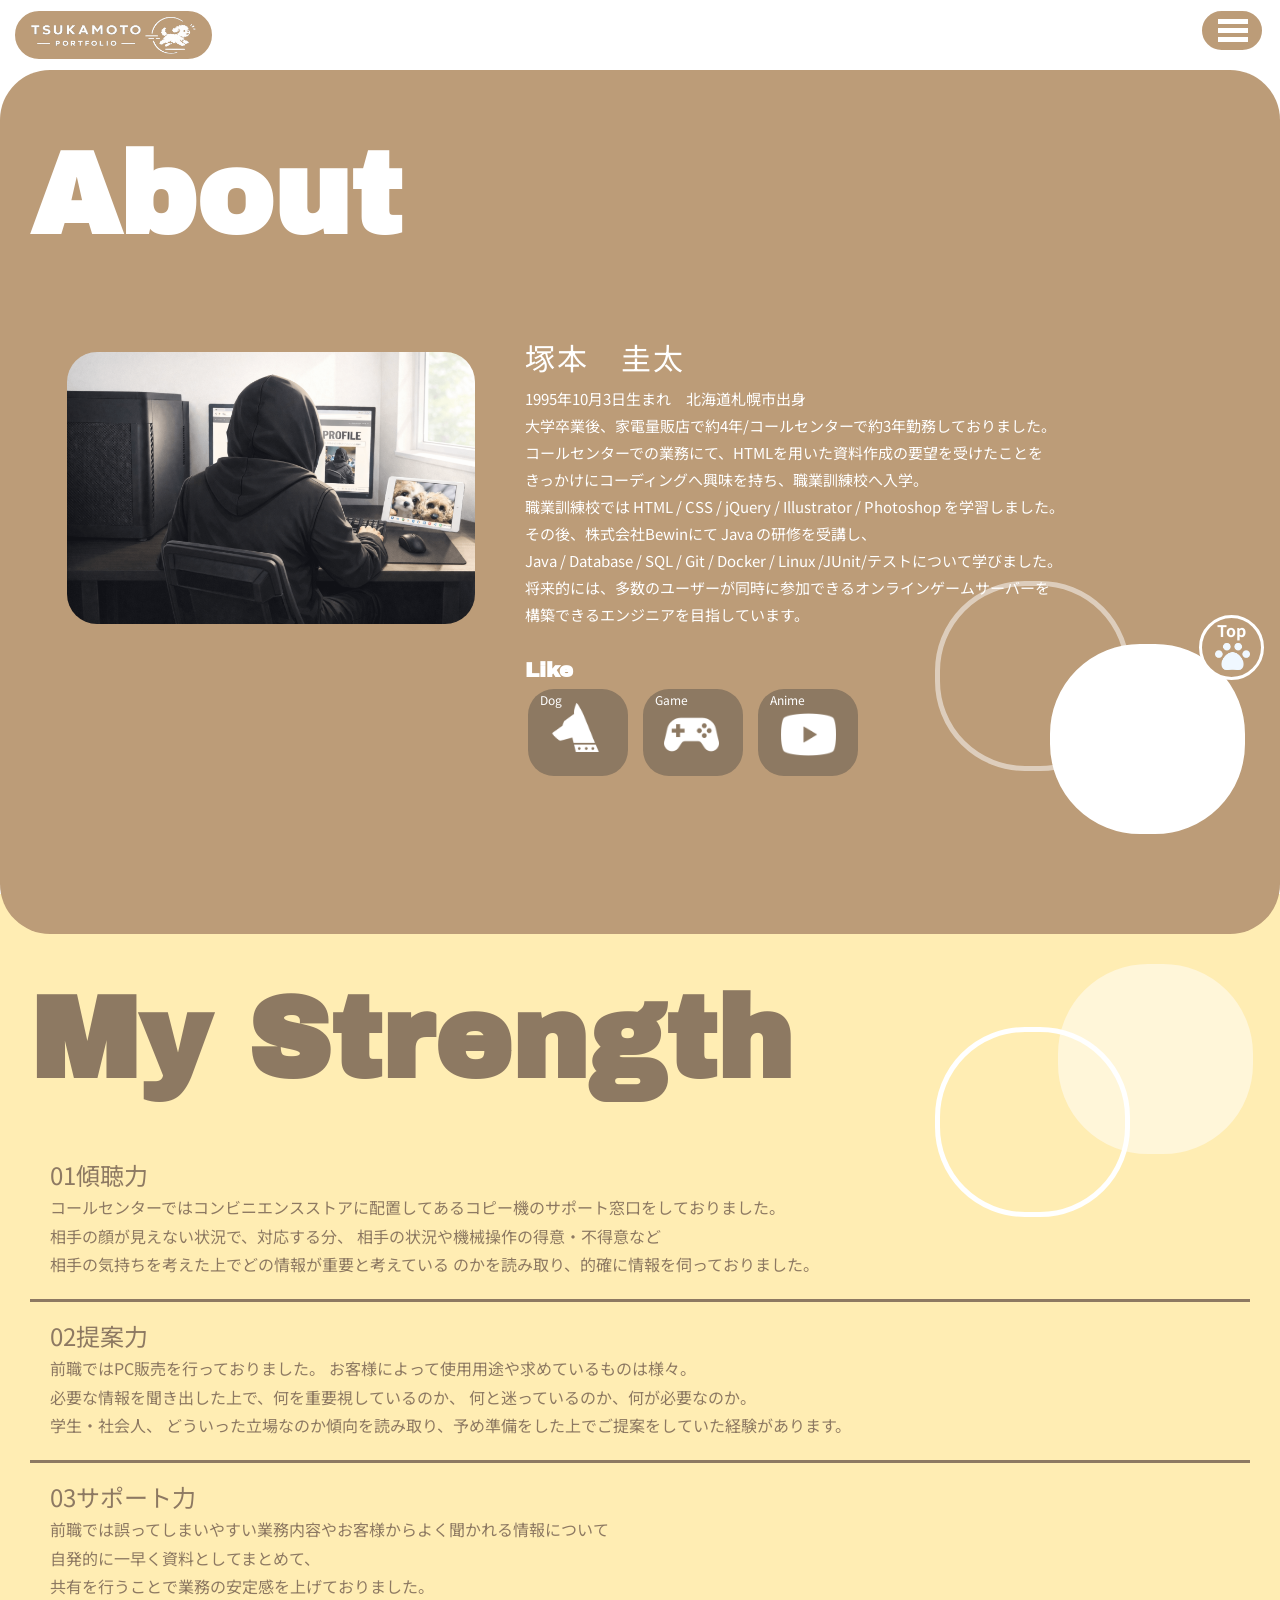
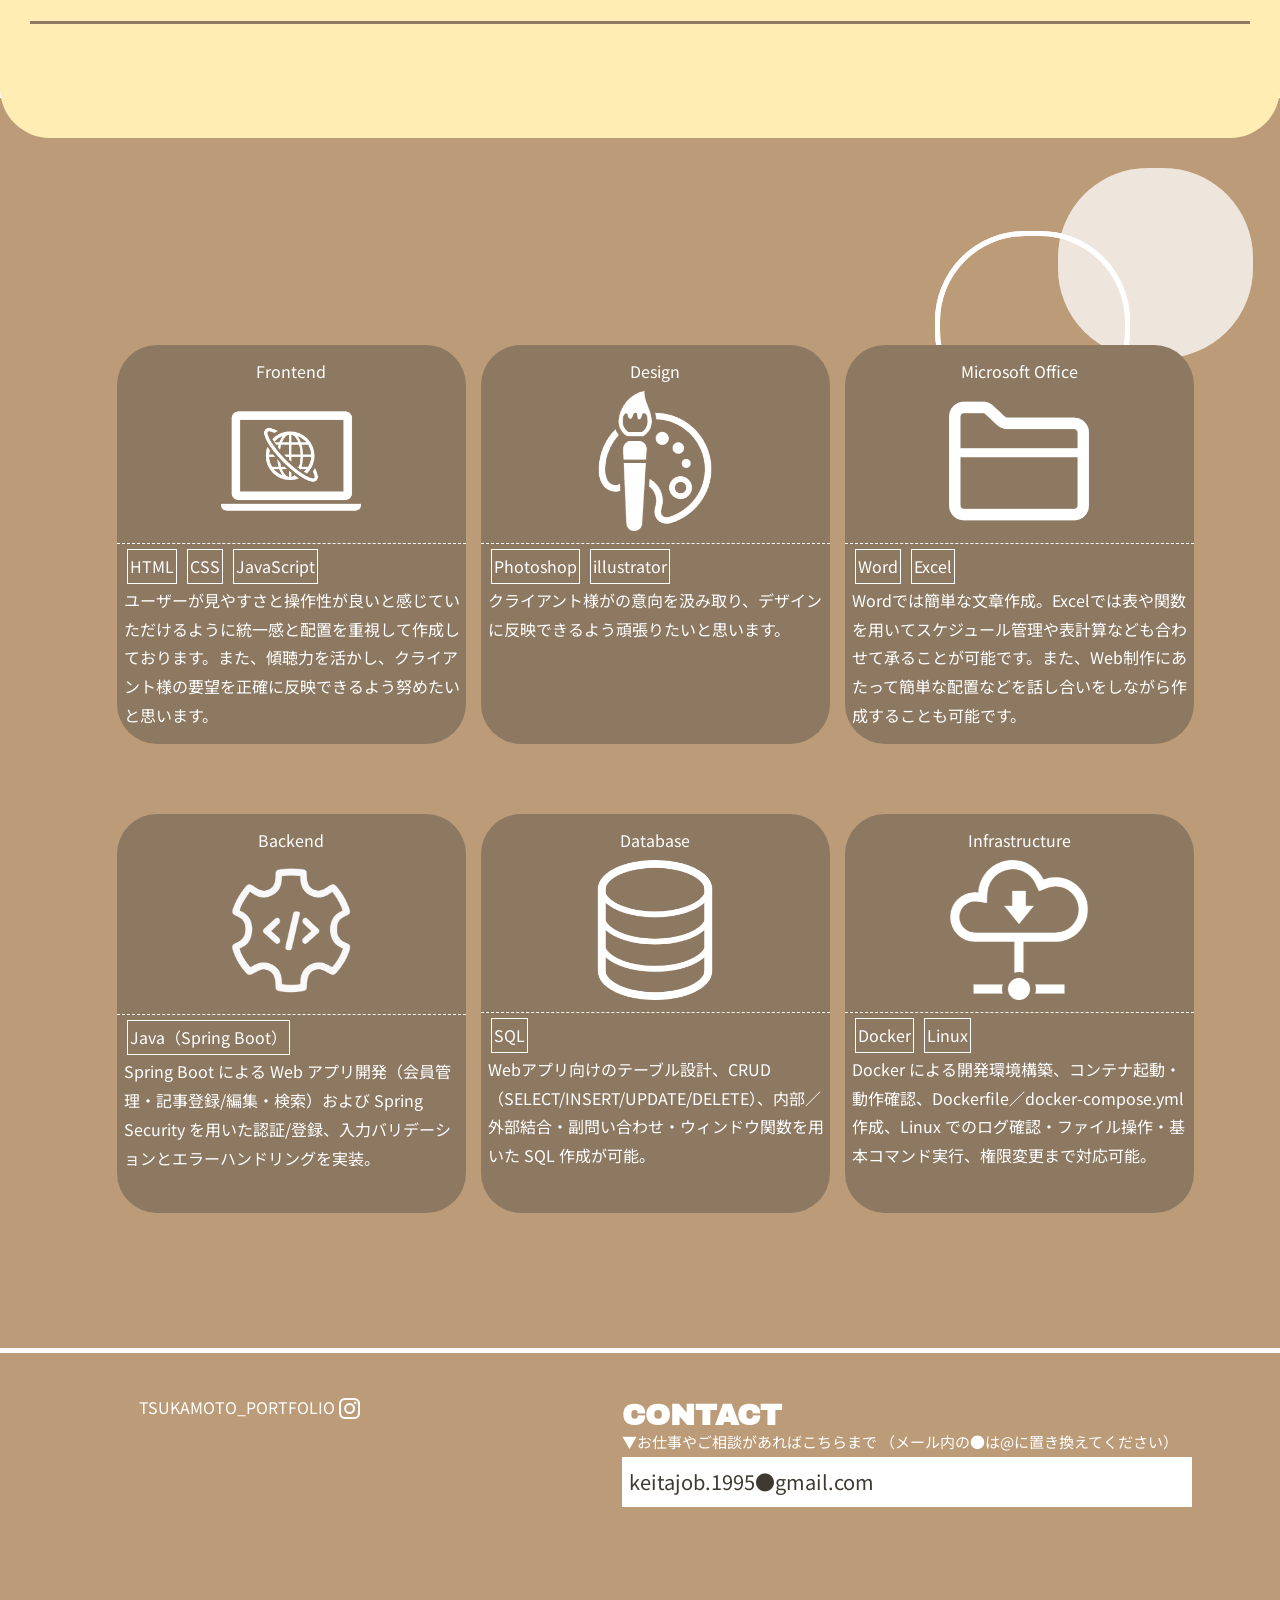
==== commit f9ac9121: "Add files via upload" ====
--- a/job/index.html
+++ b/job/index.html
@@ -55,7 +55,8 @@
               <div>
                 <h3 class="about_name">塚本　圭太</h3>
                 <p class="about_text">
-                  1995年10月3日生まれ　北海道札幌市出身<br />大学卒業後、家電量販店で約4年/コールセンターで約3年勤務しておりました。<span class="about_linebreak"><br /></span>コールセンターでの業務にて、HTMLを用いた資料作成の要望を受けたことを<br />きっかけにコーディングへ興味を持ち、職業訓練校へ入学。<br />職業訓練校では HTML / CSS / jQuery / Illustrator / Photoshop を学習しました。<br />その後、株式会社Bewinにて Java の研修を受講し、<br />Java / Database / SQL / Git / Docker / Linux /JUnit/テストについて学びました。
+                  1995年10月3日生まれ　北海道札幌市出身<br />大学卒業後、家電量販店で約4年/コールセンターで約3年勤務しておりました。<span class="about_linebreak"><br /></span>コールセンターでの業務にて、HTMLを用いた資料作成の要望を受けたことを<br />きっかけにコーディングへ興味を持ち、職業訓練校へ入学。<br />職業訓練校では HTML / CSS / jQuery / Illustrator / Photoshop を学習しました。<br />その後、株式会社Bewinにて Java の研修を受講し、<br />Java / Database / SQL / Git / Docker / Linux /JUnit/テストについて学びました。<br />将来的には、多数のユーザーが同時に参加できるオンラインゲームサーバーを<br />構築できるエンジニアを目指しています。
+
                 </p>
               </div>
               <div class="profile_like_title_area">
